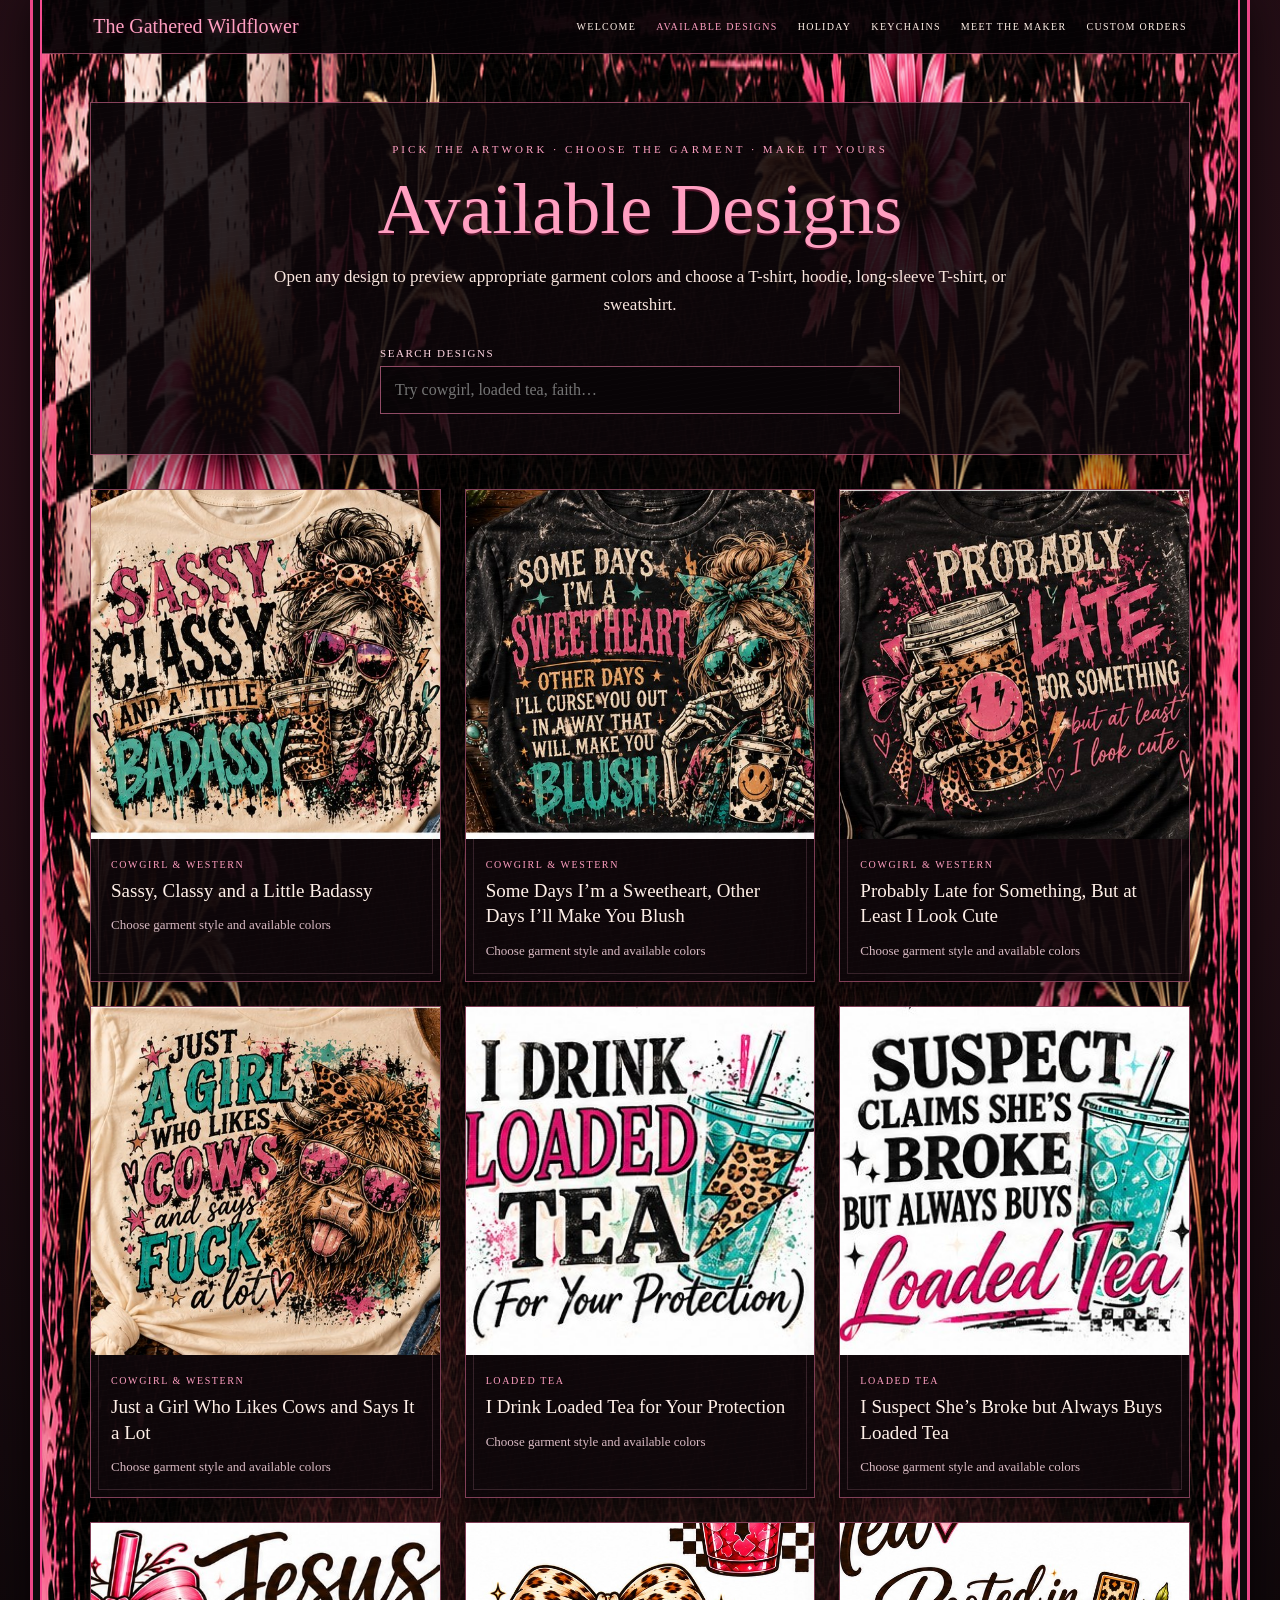
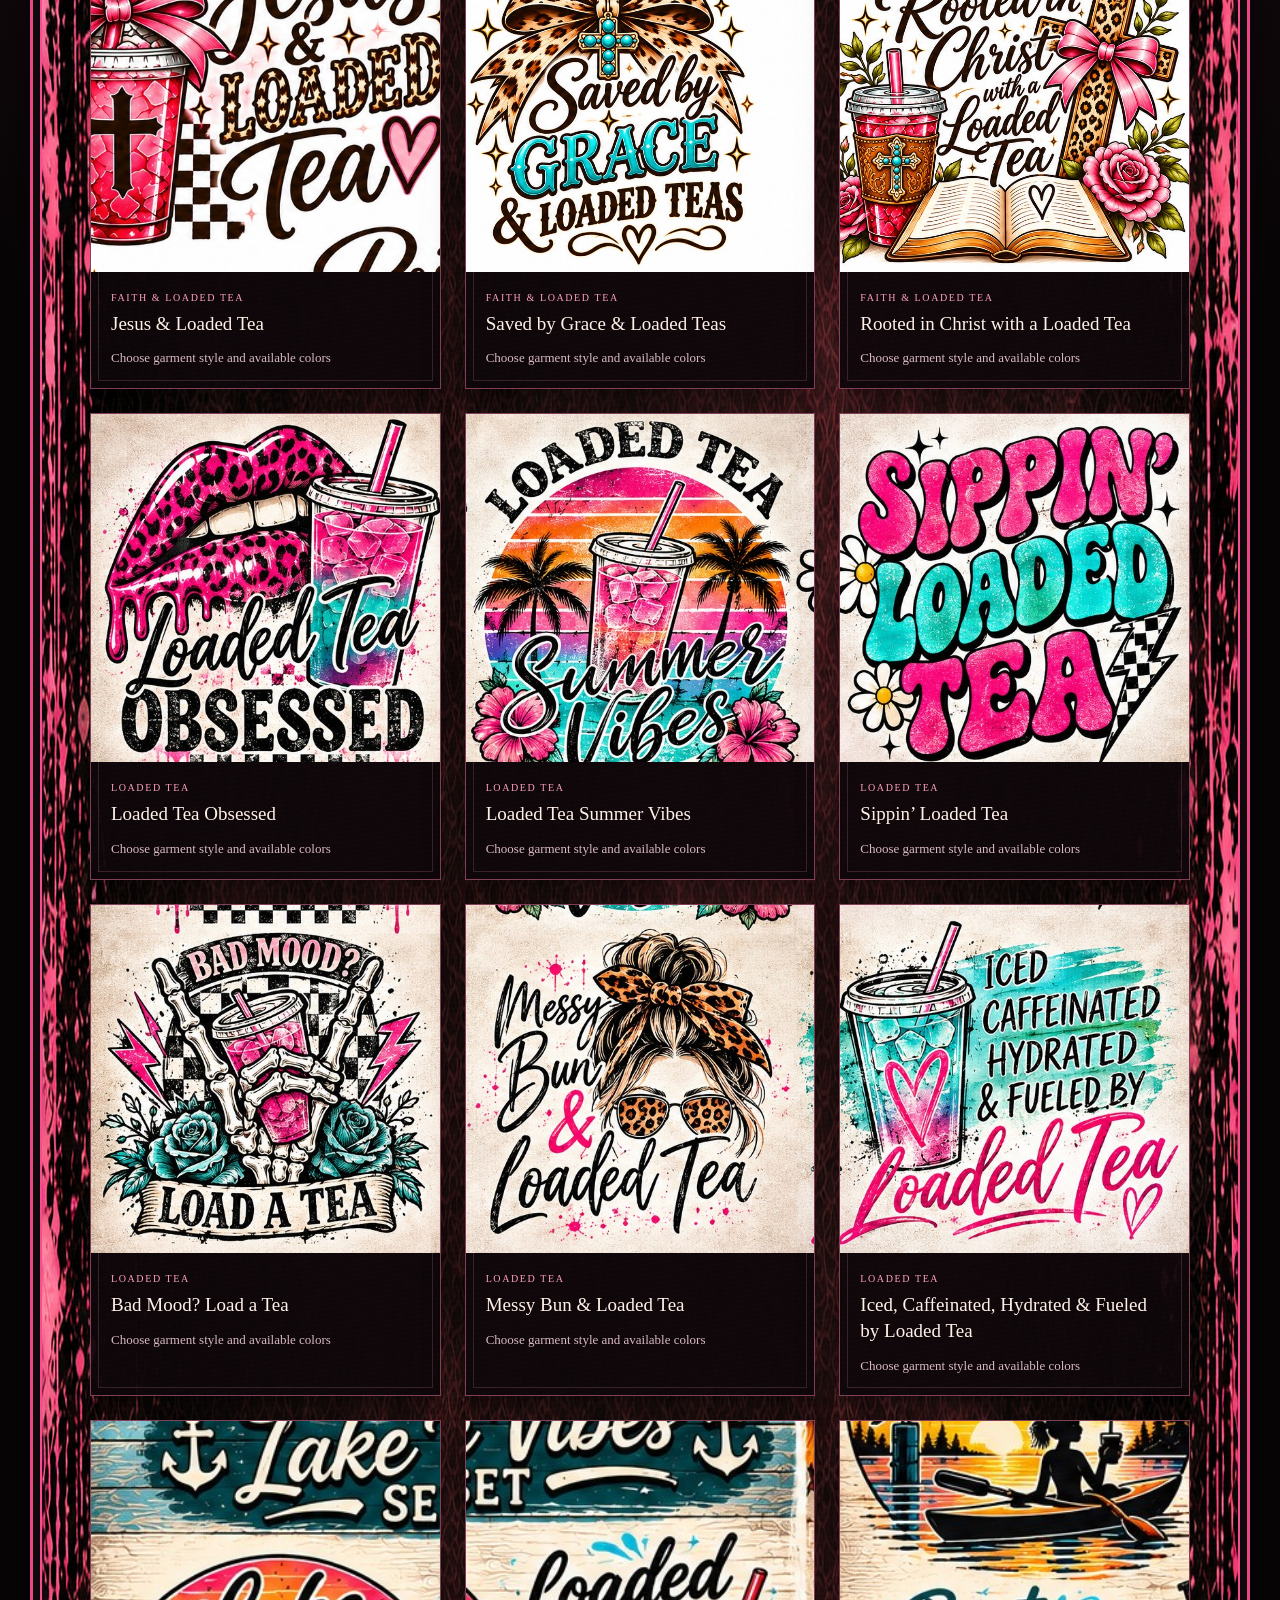
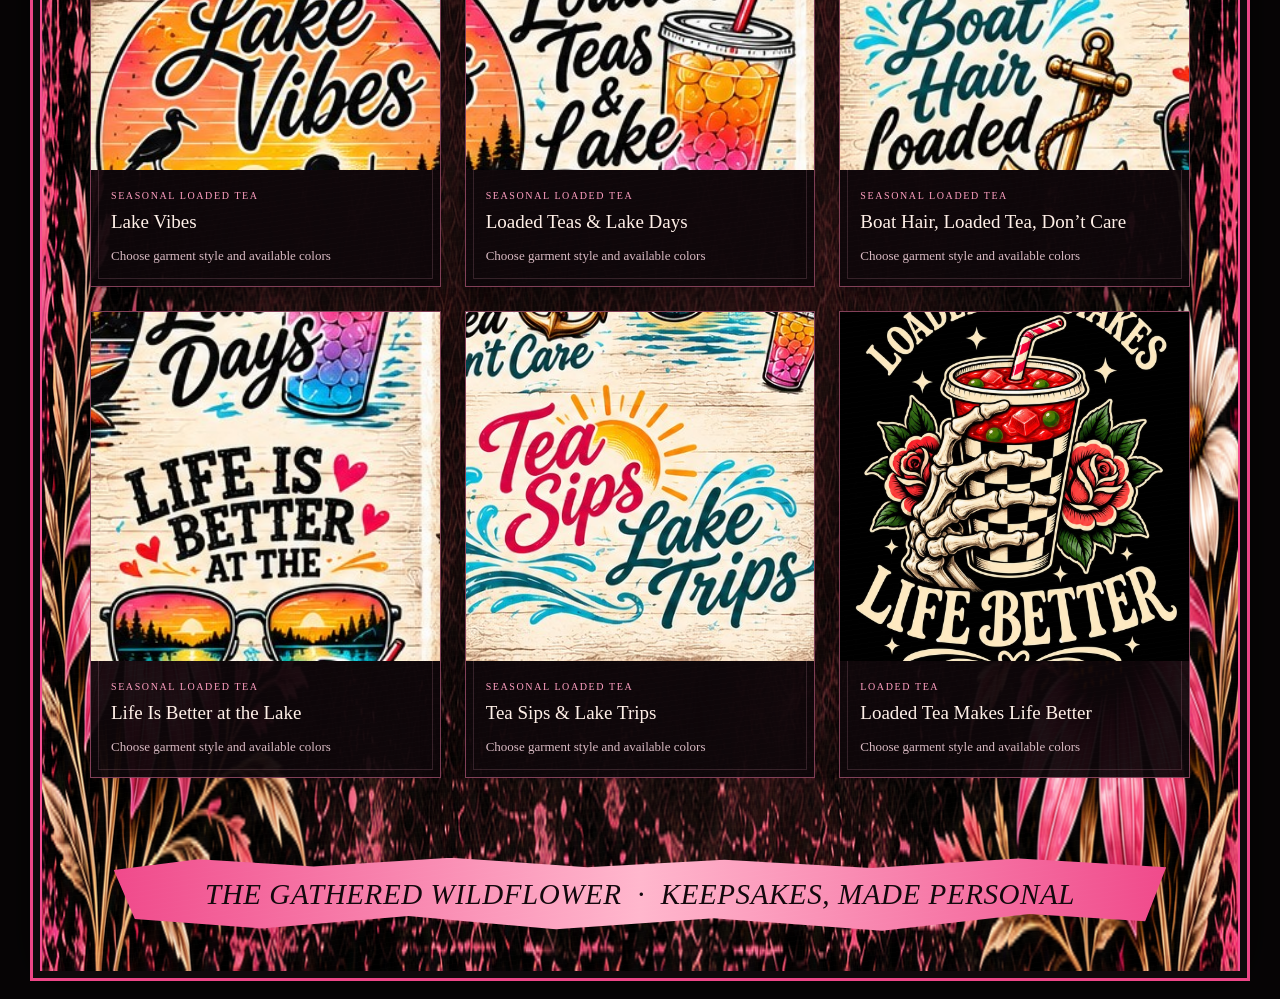
==== available-designs.html @ 9dfc762f "Add individual design catalog and keychain listings" ====
<!doctype html>
<html lang="en">
<head>
  <meta charset="utf-8"><meta name="viewport" content="width=device-width, initial-scale=1"><meta name="theme-color" content="#090608">
  <meta name="description" content="Browse available apparel designs from The Gathered Wildflower.">
  <title>Available Designs | The Gathered Wildflower</title>
  <link rel="stylesheet" href="styles.css?v=catalog-1">
</head>
<body><div class="page"><div class="frame">
  <header><a class="wordmark" href="index.html">The Gathered Wildflower</a><nav aria-label="Main navigation"><a href="index.html">Welcome</a><a href="available-designs.html" aria-current="page">Available Designs</a><a href="holiday.html">Holiday</a><a href="keychains.html">Keychains</a><a href="meet-the-maker.html">Meet the Maker</a><a href="custom-orders.html">Custom Orders</a></nav></header>
  <main class="catalog-page" data-catalog="available">
    <section class="catalog-intro"><p class="eyebrow">Pick the artwork · choose the garment · make it yours</p><h1>Available Designs</h1><p>Open any design to preview appropriate garment colors and choose a T-shirt, hoodie, long-sleeve T-shirt, or sweatshirt.</p><label class="catalog-search"><span>Search designs</span><input id="catalog-search" type="search" placeholder="Try cowgirl, loaded tea, faith…"></label></section>
    <div class="catalog-grid" id="design-grid" aria-live="polite"></div>
    <p class="catalog-empty" id="catalog-empty" hidden>No designs match that search yet.</p>
  </main>
  <footer>THE GATHERED WILDFLOWER &nbsp;·&nbsp; KEEPSAKES, MADE PERSONAL</footer>
</div></div><script src="site.js?v=catalog-1" defer></script></body></html>
---- styles.css ----
:root {
  --black:#090608;
  --panel:rgba(13,6,10,.88);
  --cream:#f8e4d6;
  --pink:#f64d91;
  --pink-light:#ff9fc1;
  --gold:#d6a16a;
  --line:rgba(255,126,174,.5);
}
* { box-sizing:border-box; }
html { scroll-behavior:smooth; background:var(--black); }
body { margin:0; color:var(--cream); background:radial-gradient(circle at 50% 10%,#3b1522,transparent 42%),#070506; font-family:Georgia,'Times New Roman',serif; }
a { color:inherit; }
.page { min-height:100vh; padding:0 18px 28px; }
.frame { position:relative; max-width:1200px; min-height:100vh; margin:0 auto; overflow:hidden; border-inline:2px solid var(--pink); background:#10080c url('flyer-background.png') center/100% 100% no-repeat; box-shadow:0 0 0 7px #10090c,0 0 0 10px #ed4687,0 0 44px #000; }
.frame:after { content:''; position:absolute; inset:0; z-index:20; pointer-events:none; opacity:.13; background:repeating-linear-gradient(172deg,rgba(255,255,255,.05) 0 1px,transparent 1px 5px); mix-blend-mode:screen; }
header { position:relative; z-index:10; display:flex; align-items:center; justify-content:space-between; gap:20px; padding:15px clamp(20px,4vw,56px); border-bottom:1px solid var(--line); background:rgba(6,3,5,.94); }
.wordmark { color:var(--pink-light); font-family:'Segoe Script','Brush Script MT',cursive; font-size:20px; text-decoration:none; text-shadow:0 0 10px rgba(246,77,145,.24); }
.header-tools { position:relative; display:flex; align-items:center; justify-content:flex-end; gap:20px; }
nav { display:flex; flex-wrap:wrap; align-items:center; justify-content:flex-end; gap:12px 20px; font-size:10px; letter-spacing:.13em; text-transform:uppercase; }
nav a { color:#fff0e7; text-decoration:none; }
nav a:hover,nav a[aria-current='page'] { color:var(--pink-light); }
.shop-menu { font-size:11px; letter-spacing:.16em; text-transform:uppercase; }
.shop-menu summary { list-style:none; cursor:pointer; color:#fff0e7; }
.shop-menu summary::-webkit-details-marker { display:none; }
.shop-menu summary:after { content:'⌄'; display:inline-block; margin-left:7px; color:var(--pink-light); transition:transform .18s ease; }
.shop-menu[open] summary:after { transform:rotate(180deg); }
.shop-dropdown { position:absolute; z-index:15; top:calc(100% + 17px); right:0; width:min(690px,calc(100vw - 40px)); padding:24px; border:1px solid rgba(255,118,168,.75); background:rgba(15,7,11,.98); box-shadow:0 14px 35px rgba(0,0,0,.7),inset 0 0 34px rgba(105,22,57,.2); }
.shop-dropdown:before { content:''; position:absolute; inset:7px; pointer-events:none; border:1px solid rgba(255,168,199,.18); }
.shop-groups { display:grid; grid-template-columns:repeat(2,minmax(0,1fr)); gap:22px 34px; }
.shop-group h2 { margin:0 0 8px; color:var(--pink-light); font-family:'Segoe Script','Brush Script MT',cursive; font-size:22px; font-weight:400; text-transform:none; letter-spacing:0; }
.shop-group ul { margin:0; padding:0; list-style:none; }
.shop-option { padding:4px 0; color:#f8e4da; font-size:14px; line-height:1.5; text-transform:none; letter-spacing:.03em; }
.no-results { margin:14px 0 0; color:#e9c4ce; font-size:14px; text-transform:none; letter-spacing:0; }
.search-box { display:flex; align-items:center; gap:8px; width:220px; padding:0 12px; border:1px solid rgba(255,125,173,.55); background:rgba(16,8,12,.78); color:var(--pink-light); }
.search-box span { font-size:18px; }
.search-box input { width:100%; min-width:0; padding:10px 0; border:0; outline:0; background:transparent; color:#fff0e8; font:14px Georgia,'Times New Roman',serif; }
.search-box input::placeholder { color:#d9b6c0; opacity:1; }
main { position:relative; z-index:2; overflow:hidden; }
.hero { text-align:center; padding:0 0 72px; }
.logo { display:block; width:100%; height:auto; margin:0; border-bottom:2px solid rgba(246,77,145,.45); }
.hero-copy { width:min(860px,calc(100% - 72px)); margin:34px auto 0; padding:36px clamp(20px,5vw,60px); border:1px solid rgba(255,126,174,.46); background:var(--panel); box-shadow:0 15px 38px rgba(0,0,0,.52),inset 0 0 46px rgba(108,23,58,.16); }
.eyebrow { margin:0 0 18px; color:var(--pink-light); text-transform:uppercase; letter-spacing:.28em; font-size:11px; }
.intro { max-width:680px; margin:0 auto; color:#fff0e8; font-size:clamp(17px,2vw,22px); line-height:1.7; text-shadow:0 2px 3px #000; }
.divider { display:flex; align-items:center; justify-content:center; gap:17px; margin:27px auto 0; color:var(--pink-light); font-size:20px; }
.divider:before,.divider:after { content:''; width:min(120px,18vw); height:1px; background:linear-gradient(90deg,transparent,var(--pink),var(--gold)); }
.divider:after { transform:scaleX(-1); }
.notice { position:relative; display:inline-block; margin-top:23px; padding:18px clamp(28px,7vw,74px); color:#12080d; background:linear-gradient(90deg,#f04a8b,#ffb8cf,#f04a8b); clip-path:polygon(0 18%,7% 5%,18% 14%,31% 0,45% 12%,59% 3%,73% 14%,87% 2%,100% 15%,97% 86%,87% 77%,73% 99%,59% 82%,43% 100%,29% 79%,15% 97%,2% 83%); font:italic clamp(20px,2.6vw,32px) 'Segoe Script','Brush Script MT',cursive; letter-spacing:.02em; text-transform:none; filter:drop-shadow(0 8px 9px rgba(0,0,0,.52)); }
.story { width:min(920px,calc(100% - 76px)); margin:54px auto 85px; padding:48px clamp(24px,6vw,76px) 56px; border:1px solid rgba(255,126,174,.48); background:var(--panel); box-shadow:0 18px 44px rgba(0,0,0,.56),inset 0 0 50px rgba(112,25,61,.16); }
.story .eyebrow,.story h1 { text-align:center; }
.story h1 { margin:0 0 30px; color:var(--pink-light); font:400 clamp(38px,5vw,62px)/1 'Segoe Script','Brush Script MT',cursive; text-shadow:0 2px 0 #501329; }
.maker-intro { display:grid; grid-template-columns:250px minmax(0,1fr); align-items:center; gap:40px; max-width:760px; margin:0 auto 34px; }
.maker-photo { display:block; width:100%; aspect-ratio:3/4; object-fit:cover; object-position:center 28%; border:3px solid #f05a93; outline:1px solid #f7d6ca; outline-offset:6px; box-shadow:12px 12px 0 rgba(100,20,52,.5),0 16px 28px rgba(0,0,0,.5); }
.maker-lead { margin:0; color:#fff0e8; font-size:22px; line-height:1.7; }
.story-copy { max-width:760px; margin:0 auto; }
.story-copy p { margin:0 0 20px; color:#f7e5dc; font-size:17px; line-height:1.82; }
.story-copy p:last-child { margin-bottom:0; }
.signature { color:var(--pink-light)!important; font:italic 21px/1.7 'Segoe Script','Brush Script MT',cursive; }
.order-page { width:min(980px,calc(100% - 76px)); margin:54px auto 85px; }
.order-intro,.order-form-panel,.thank-you-panel { position:relative; border:1px solid rgba(255,126,174,.5); background:var(--panel); box-shadow:0 18px 44px rgba(0,0,0,.56),inset 0 0 50px rgba(112,25,61,.16); }
.order-intro { margin-bottom:28px; padding:46px clamp(24px,6vw,70px); text-align:center; }
.order-intro:before,.order-form-panel:before,.thank-you-panel:before { content:''; position:absolute; inset:8px; pointer-events:none; border:1px solid rgba(255,167,199,.12); }
.order-intro h1,.thank-you-panel h1 { margin:0 0 22px; color:var(--pink-light); font:400 clamp(42px,6vw,70px)/1 'Segoe Script','Brush Script MT',cursive; text-shadow:0 2px 0 #501329; }
.order-intro .intro { max-width:790px; }
.order-note { max-width:760px; margin:22px auto 0; color:#f7d8dd; font-size:16px; line-height:1.7; }
.product-cloud { display:flex; flex-wrap:wrap; justify-content:center; gap:9px; max-width:820px; margin:28px auto 0; }
.product-cloud span { padding:7px 12px; border:1px solid rgba(255,133,178,.42); background:rgba(53,13,30,.68); color:#ffe9e1; font-size:13px; line-height:1.25; }
.order-form-panel { padding:46px clamp(24px,6vw,70px) 54px; }
.form-heading { position:relative; margin:0 0 28px; text-align:center; }
.form-heading h2 { margin:0 0 10px; color:var(--pink-light); font:400 clamp(30px,4vw,45px)/1.2 'Segoe Script','Brush Script MT',cursive; }
.form-heading p { margin:0; color:#f1ced4; font-size:15px; line-height:1.6; }
.order-form { position:relative; display:grid; grid-template-columns:repeat(2,minmax(0,1fr)); gap:22px; }
.form-field { display:flex; flex-direction:column; gap:8px; }
.form-field.full { grid-column:1/-1; }
.form-field label,.field-label { color:#ffd8e3; font-size:12px; font-weight:700; letter-spacing:.14em; text-transform:uppercase; }
.required { color:var(--pink-light); }
.form-field input,.form-field textarea { width:100%; border:1px solid rgba(255,133,178,.55); border-radius:0; background:rgba(8,4,6,.82); color:#fff3ea; font:16px/1.5 Georgia,'Times New Roman',serif; box-shadow:inset 0 0 20px rgba(105,22,57,.13); }
.form-field input { min-height:48px; padding:11px 13px; }
.form-field textarea { min-height:230px; padding:14px; resize:vertical; }
.form-field input::placeholder,.form-field textarea::placeholder { color:#cfaeb7; opacity:1; }
.form-help { margin:0; color:#d9bac2; font-size:13px; line-height:1.55; }
.upload-box { padding:24px; border:1px dashed rgba(255,146,187,.75); background:rgba(35,9,20,.56); text-align:center; }
.upload-box input[type='file'] { min-height:0; padding:12px; cursor:pointer; }
.selected-files { margin:10px 0 0; color:#f5d6df; font-size:14px; }
.privacy-note { grid-column:1/-1; margin:0; padding:15px 17px; border-left:3px solid var(--pink); background:rgba(64,15,35,.48); color:#ead0d6; font-size:13px; line-height:1.65; }
.form-actions { grid-column:1/-1; text-align:center; }
.submit-order { min-width:240px; padding:15px 28px; border:1px solid #ffd2df; background:linear-gradient(90deg,#ec3f82,#ff9fbe,#ec3f82); color:#17090f; cursor:pointer; font:italic 22px 'Segoe Script','Brush Script MT',cursive; box-shadow:0 10px 25px rgba(0,0,0,.4); }
.submit-order:hover { filter:brightness(1.08); transform:translateY(-1px); }
.form-fine-print { margin:12px 0 0; color:#cdaeb7; font-size:12px; }
.thank-you-wrap { width:min(820px,calc(100% - 76px)); margin:80px auto 100px; }
.thank-you-panel { padding:70px clamp(24px,7vw,80px); text-align:center; }
.thank-you-panel p { max-width:630px; margin:0 auto 28px; color:#fff0e8; font-size:18px; line-height:1.75; }
.return-link { display:inline-block; padding:13px 24px; border:1px solid var(--pink-light); color:#ffd7e4; text-decoration:none; text-transform:uppercase; letter-spacing:.13em; font-size:12px; }
footer { position:relative; z-index:2; width:88%; margin:0 auto 40px; padding:20px 22px; text-align:center; color:#13080d; background:linear-gradient(90deg,#f04a8b,#ffb7cd,#f04a8b); clip-path:polygon(0 17%,8% 2%,19% 12%,32% 0,45% 13%,58% 3%,72% 14%,86% 1%,100% 13%,98% 87%,87% 77%,73% 100%,57% 83%,42% 98%,28% 80%,14% 97%,2% 84%); font:italic clamp(18px,2.8vw,29px) 'Segoe Script','Brush Script MT',cursive; letter-spacing:.02em; }
.sr-only { position:absolute!important; width:1px!important; height:1px!important; padding:0!important; margin:-1px!important; overflow:hidden!important; clip:rect(0,0,0,0)!important; white-space:nowrap!important; border:0!important; }
.home-actions { display:flex; flex-wrap:wrap; justify-content:center; gap:13px; margin-top:30px; }
.primary-action,.secondary-action,.order-design,.keychain-order { display:inline-flex; align-items:center; justify-content:center; min-height:46px; padding:12px 20px; border:1px solid var(--pink-light); text-decoration:none; text-transform:uppercase; letter-spacing:.1em; font-size:11px; font-weight:700; }
.primary-action,.order-design,.keychain-order { background:linear-gradient(90deg,#e93e80,#ff9dbd,#e93e80); color:#18090f; }
.secondary-action { background:rgba(11,5,8,.75); color:#ffe7ef; }
.home-choices { display:grid; grid-template-columns:repeat(3,minmax(0,1fr)); gap:22px; width:min(1050px,calc(100% - 72px)); margin:0 auto 80px; }
.choice-card { position:relative; min-height:230px; padding:38px 24px; overflow:hidden; border:1px solid rgba(255,126,174,.55); background:linear-gradient(145deg,rgba(16,7,11,.95),rgba(74,17,43,.82)); box-shadow:0 15px 30px rgba(0,0,0,.48),inset 0 0 38px rgba(236,63,130,.09); text-align:center; text-decoration:none; }
.choice-card:before,.catalog-card:before,.product-detail:before { content:''; position:absolute; inset:7px; pointer-events:none; border:1px solid rgba(255,174,203,.16); }
.choice-card span { display:block; min-height:36px; color:#e7c5ce; font-size:12px; letter-spacing:.08em; text-transform:uppercase; }
.choice-card strong { display:block; margin:24px 0 17px; color:var(--pink-light); font:400 clamp(30px,3.6vw,44px)/1 'Segoe Script','Brush Script MT',cursive; }
.choice-card small { color:#fff0e8; font-size:15px; }
.choice-card:hover,.catalog-card:hover { transform:translateY(-3px); border-color:var(--pink-light); }
.catalog-page { position:relative; z-index:2; width:min(1100px,calc(100% - 56px)); margin:48px auto 80px; }
.catalog-intro { margin-bottom:34px; padding:40px clamp(20px,5vw,58px); border:1px solid rgba(255,126,174,.5); background:var(--panel); box-shadow:0 16px 40px rgba(0,0,0,.5); text-align:center; }
.catalog-intro h1 { margin:0 0 18px; color:var(--pink-light); font:400 clamp(42px,6vw,72px)/1 'Segoe Script','Brush Script MT',cursive; text-shadow:0 2px 0 #501329; }
.catalog-intro>p:last-of-type { max-width:760px; margin:0 auto; color:#fae7df; font-size:17px; line-height:1.65; }
.catalog-search { display:block; width:min(520px,100%); margin:28px auto 0; text-align:left; }
.catalog-search span { display:block; margin:0 0 7px; color:#ffd7e3; font-size:11px; letter-spacing:.14em; text-transform:uppercase; }
.catalog-search input { width:100%; min-height:48px; padding:11px 14px; border:1px solid rgba(255,133,178,.55); background:rgba(7,4,6,.86); color:#fff3ea; font:16px Georgia,'Times New Roman',serif; }
.catalog-grid { display:grid; grid-template-columns:repeat(3,minmax(0,1fr)); gap:24px; }
.catalog-card { position:relative; display:flex; flex-direction:column; min-width:0; overflow:hidden; border:1px solid rgba(255,126,174,.48); background:rgba(14,7,10,.94); box-shadow:0 13px 30px rgba(0,0,0,.52); transition:transform .18s ease,border-color .18s ease; }
.catalog-card-image { position:relative; aspect-ratio:1/1; overflow:hidden; background:#170d12; }
.catalog-card-image img { width:100%; height:100%; object-fit:cover; display:block; }
.catalog-card-body { display:flex; flex:1; flex-direction:column; padding:20px; }
.catalog-card-category { margin:0 0 8px; color:var(--pink-light); font-size:10px; letter-spacing:.16em; text-transform:uppercase; }
.catalog-card h2 { margin:0; color:#fff0e8; font-size:19px; line-height:1.35; font-weight:400; }
.catalog-card-meta { margin:12px 0 0; color:#d9bac3; font-size:13px; line-height:1.5; }
.catalog-card-link { position:absolute; inset:0; z-index:2; }
.catalog-card-link:focus-visible { outline:3px solid #fff; outline-offset:-6px; }
.catalog-empty { padding:30px; text-align:center; color:#f7dbe2; }
.keychain-grid .catalog-card-image { aspect-ratio:3/4; }
.keychain-grid .catalog-card-image img { object-fit:cover; }
.keychain-price { margin-top:auto; padding-top:18px; color:#fff; font-size:16px; line-height:1.6; }
.keychain-price strong { color:var(--pink-light); font-size:21px; }
.keychain-order { position:relative; z-index:3; margin-top:15px; }
.product-page { position:relative; z-index:2; width:min(1060px,calc(100% - 56px)); margin:48px auto 80px; }
.back-link { display:inline-block; margin:0 0 22px; color:#ffd4e1; text-decoration:none; text-transform:uppercase; letter-spacing:.12em; font-size:11px; }
.product-detail { position:relative; display:grid; grid-template-columns:minmax(320px,1.05fr) minmax(300px,.95fr); gap:44px; padding:44px; border:1px solid rgba(255,126,174,.52); background:var(--panel); box-shadow:0 18px 44px rgba(0,0,0,.58); }
.product-gallery { position:relative; z-index:1; }
.original-design { width:100%; aspect-ratio:1/1; object-fit:cover; display:block; border:1px solid rgba(255,155,190,.45); background:#140a0e; }
.preview-label { margin:22px 0 9px; color:#ffd5e1; font-size:11px; letter-spacing:.14em; text-transform:uppercase; }
.garment-preview { --garment-color:#d4bea1; position:relative; width:100%; aspect-ratio:1/1; overflow:hidden; border:1px solid rgba(255,155,190,.45); background:radial-gradient(circle at 50% 38%,#442035,#150a0f 72%); }
.garment-preview:before { content:''; position:absolute; inset:8% 7% 5%; background:var(--garment-color); clip-path:polygon(31% 0,42% 7%,58% 7%,69% 0,94% 15%,82% 38%,72% 32%,75% 100%,25% 100%,28% 32%,18% 38%,6% 15%); filter:drop-shadow(0 14px 11px rgba(0,0,0,.42)); transition:background-color .2s ease; }
.garment-preview:after { content:''; position:absolute; inset:8% 7% 5%; opacity:.16; background:repeating-radial-gradient(ellipse at 40% 30%,transparent 0 3px,#000 4px 5px,transparent 6px 10px); clip-path:polygon(31% 0,42% 7%,58% 7%,69% 0,94% 15%,82% 38%,72% 32%,75% 100%,25% 100%,28% 32%,18% 38%,6% 15%); mix-blend-mode:multiply; }
.garment-art { position:absolute; z-index:2; left:32%; top:25%; width:36%; height:45%; object-fit:cover; object-position:center; border-radius:4px; box-shadow:0 1px 5px rgba(0,0,0,.32); }
.product-info { position:relative; z-index:1; }
.product-info .eyebrow { margin-bottom:12px; }
.product-info h1 { margin:0 0 16px; color:#fff0e8; font-size:clamp(30px,4vw,48px); line-height:1.12; font-weight:400; }
.product-description { margin:0 0 28px; color:#e7cdd4; font-size:15px; line-height:1.7; }
.product-field { margin:0 0 24px; }
.product-field label,.product-field legend { display:block; margin:0 0 9px; color:#ffd7e3; font-size:11px; font-weight:700; letter-spacing:.14em; text-transform:uppercase; }
.product-field select { width:100%; min-height:48px; padding:11px 13px; border:1px solid rgba(255,133,178,.55); background:#0c0709; color:#fff0e8; font:15px Georgia,'Times New Roman',serif; }
.color-fieldset { padding:0; border:0; }
.color-swatches { display:flex; flex-wrap:wrap; gap:11px; }
.color-swatch { width:42px; height:42px; padding:0; border:3px solid #14090d; outline:1px solid rgba(255,255,255,.38); border-radius:50%; cursor:pointer; box-shadow:0 3px 10px rgba(0,0,0,.35); }
.color-swatch[aria-pressed='true'] { outline:3px solid var(--pink-light); outline-offset:2px; }
.selected-color { margin:12px 0 0; color:#f4dce3; font-size:14px; }
.product-note { margin:18px 0; padding:14px 16px; border-left:3px solid var(--pink); background:rgba(68,15,37,.5); color:#e9ced6; font-size:13px; line-height:1.6; }
.order-design { width:100%; }
.missing-design { padding:70px 30px; text-align:center; }
:focus-visible { outline:3px solid #ffb0cc; outline-offset:4px; }
@media(max-width:920px) {
  header { flex-wrap:wrap; }
  header nav { flex:1 1 100%; justify-content:center; }
  .catalog-grid { grid-template-columns:repeat(2,minmax(0,1fr)); }
  .product-detail { grid-template-columns:1fr; }
  .home-choices { grid-template-columns:1fr; }
}
@media(max-width:680px) {
  .page { padding:0 7px 16px; }
  .frame { border-inline-width:1px; box-shadow:0 0 0 3px #10090c,0 0 0 5px #ed4687; background-size:100% 100%; }
  header { padding:12px 14px 14px; flex-direction:column; gap:11px; }
  .wordmark { font-size:18px; }
  .header-tools { width:100%; flex-wrap:wrap; gap:13px; }
  nav { gap:10px 14px; font-size:9px; }
  .shop-menu { font-size:10px; }
  .search-box { flex:1 1 190px; width:auto; }
  .shop-dropdown { left:50%; right:auto; transform:translateX(-50%); padding:20px 18px; }
  .shop-groups { gap:18px; }
  .shop-group h2 { font-size:20px; }
  .shop-option { font-size:13px; }
  .logo { min-height:171px; object-fit:cover; object-position:center; }
  .hero { padding-bottom:48px; }
  .hero-copy { width:calc(100% - 28px); margin-top:19px; padding:28px 16px; }
  .intro { font-size:16px; }
  .notice { padding:15px 26px; font-size:21px; }
  .story { width:calc(100% - 28px); margin:36px auto 48px; padding:38px 19px 42px; }
  .story h1 { font-size:43px; }
  .maker-intro { grid-template-columns:1fr; gap:26px; }
  .maker-photo { width:min(235px,72%); margin:0 auto; }
  .maker-lead { text-align:center; font-size:19px; }
  .story-copy p { font-size:16px; line-height:1.75; }
  .order-page { width:calc(100% - 28px); margin:36px auto 48px; }
  .order-intro,.order-form-panel { padding:36px 18px 40px; }
  .order-intro h1 { font-size:45px; }
  .order-form { grid-template-columns:1fr; gap:18px; }
  .form-field.full,.privacy-note,.form-actions { grid-column:auto; }
  .upload-box { padding:18px 12px; }
  .thank-you-wrap { width:calc(100% - 28px); margin:48px auto 65px; }
  .thank-you-panel { padding:52px 20px; }
  footer { width:94%; padding-block:24px; font-size:16px; line-height:1.35; }
  .home-actions { flex-direction:column; }
  .home-choices,.catalog-page,.product-page { width:calc(100% - 28px); }
  .home-choices { margin-bottom:48px; }
  .catalog-intro { padding:34px 17px; }
  .catalog-grid { grid-template-columns:1fr; gap:20px; }
  .product-detail { padding:24px 17px; gap:30px; }
  .garment-art { left:29%; width:42%; }
}
@media(prefers-reduced-motion:reduce) { html { scroll-behavior:auto; } }
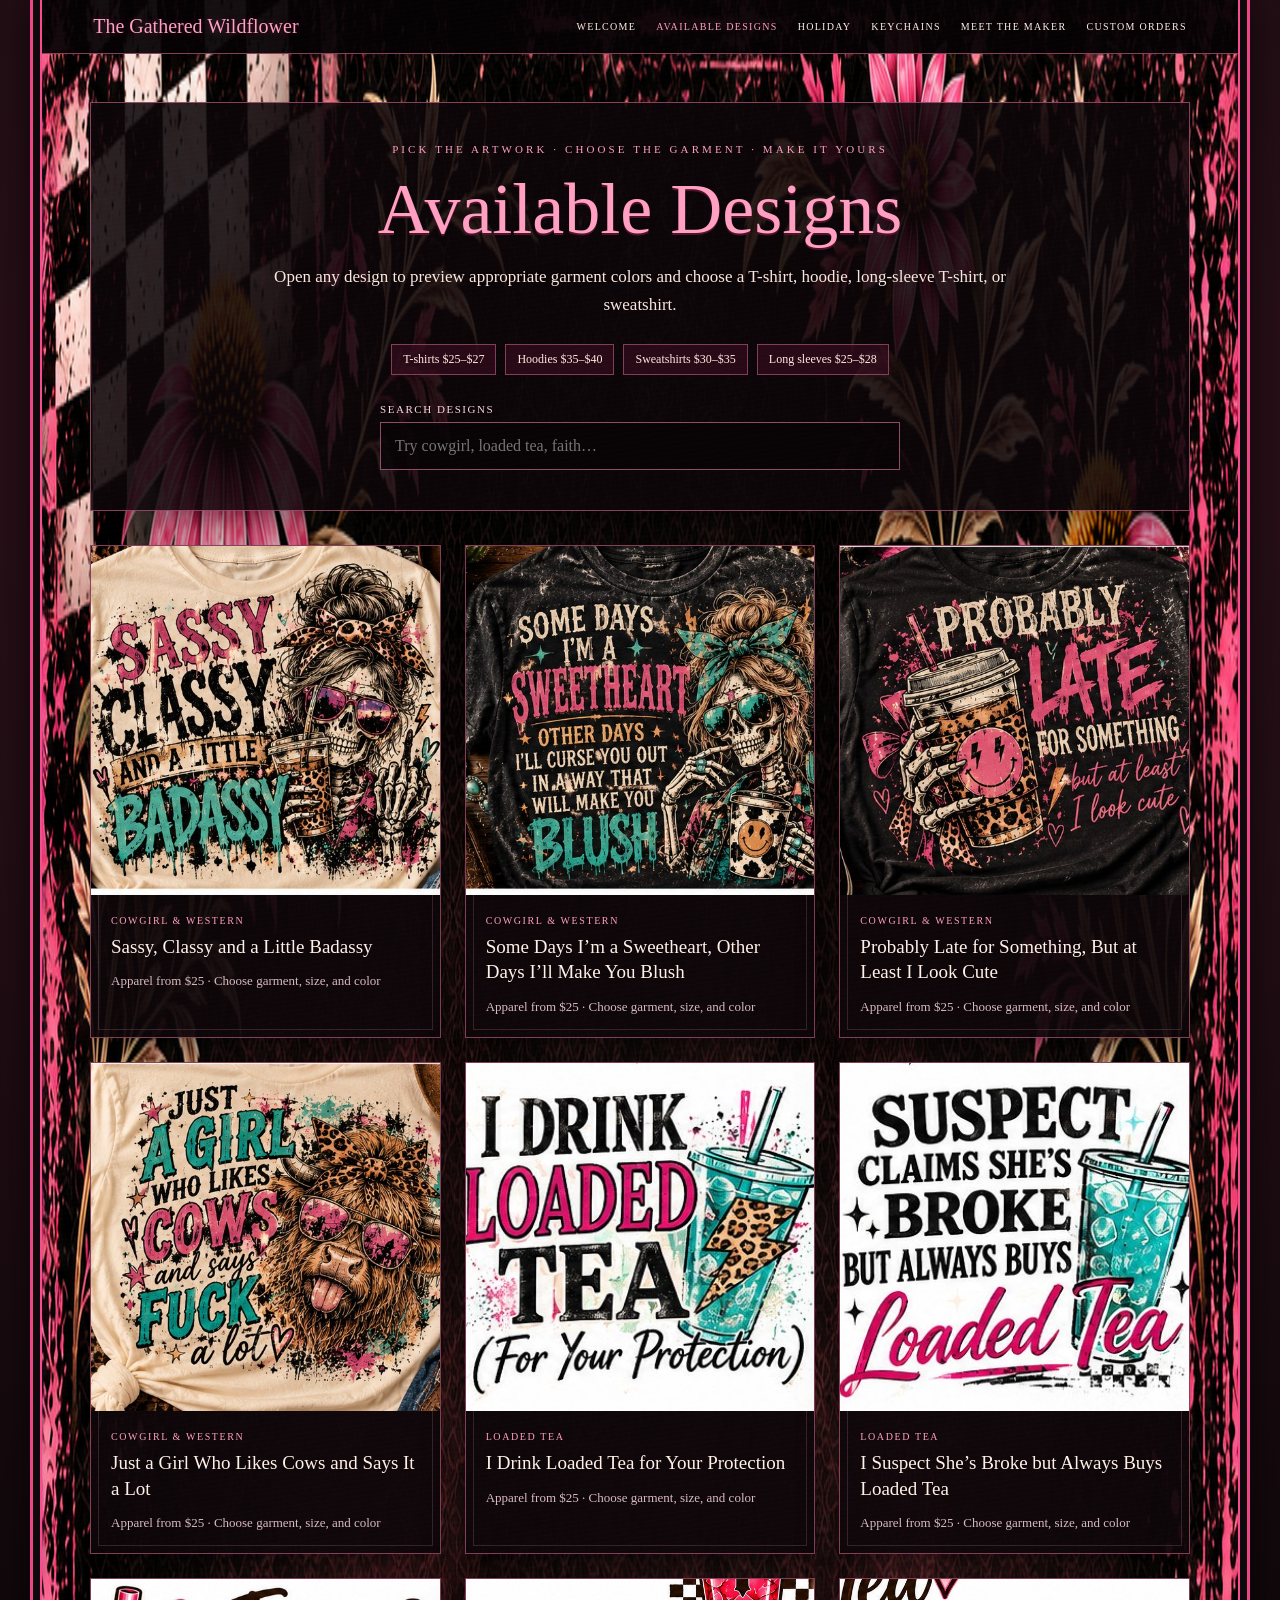
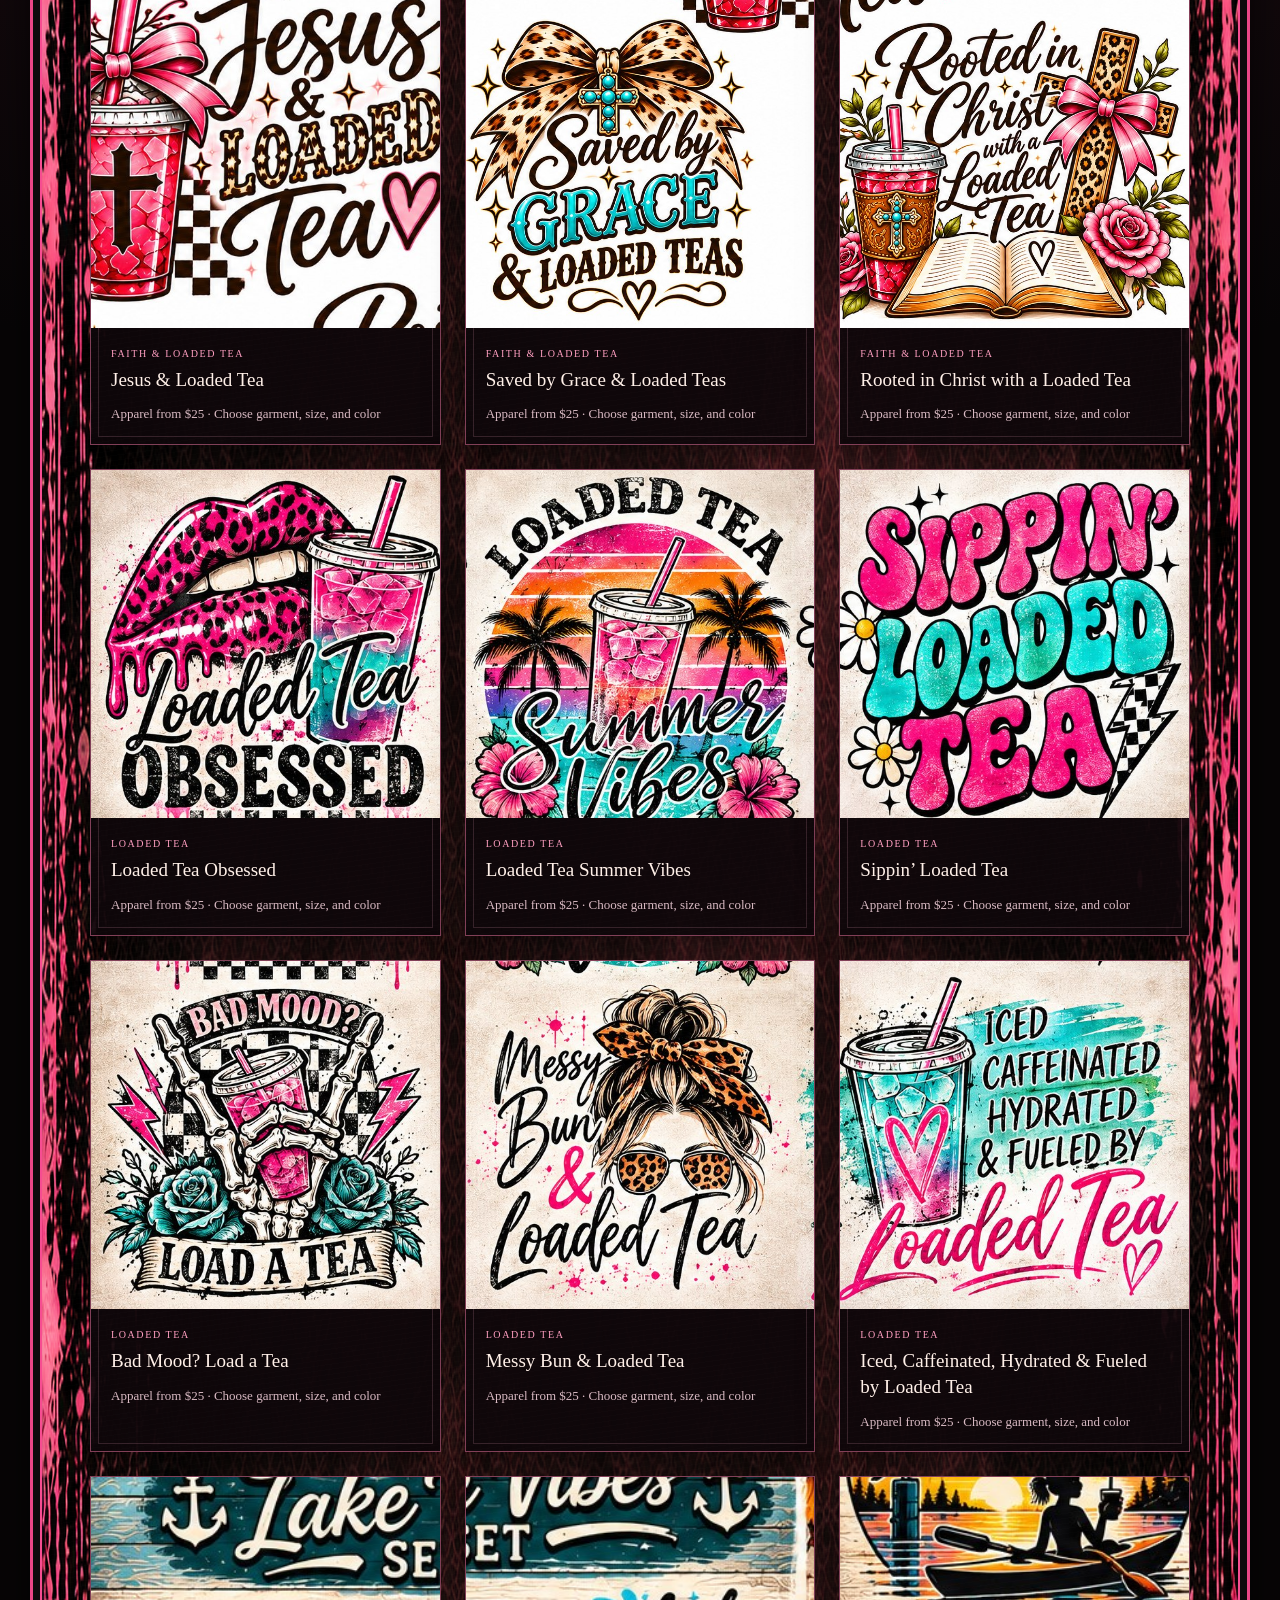
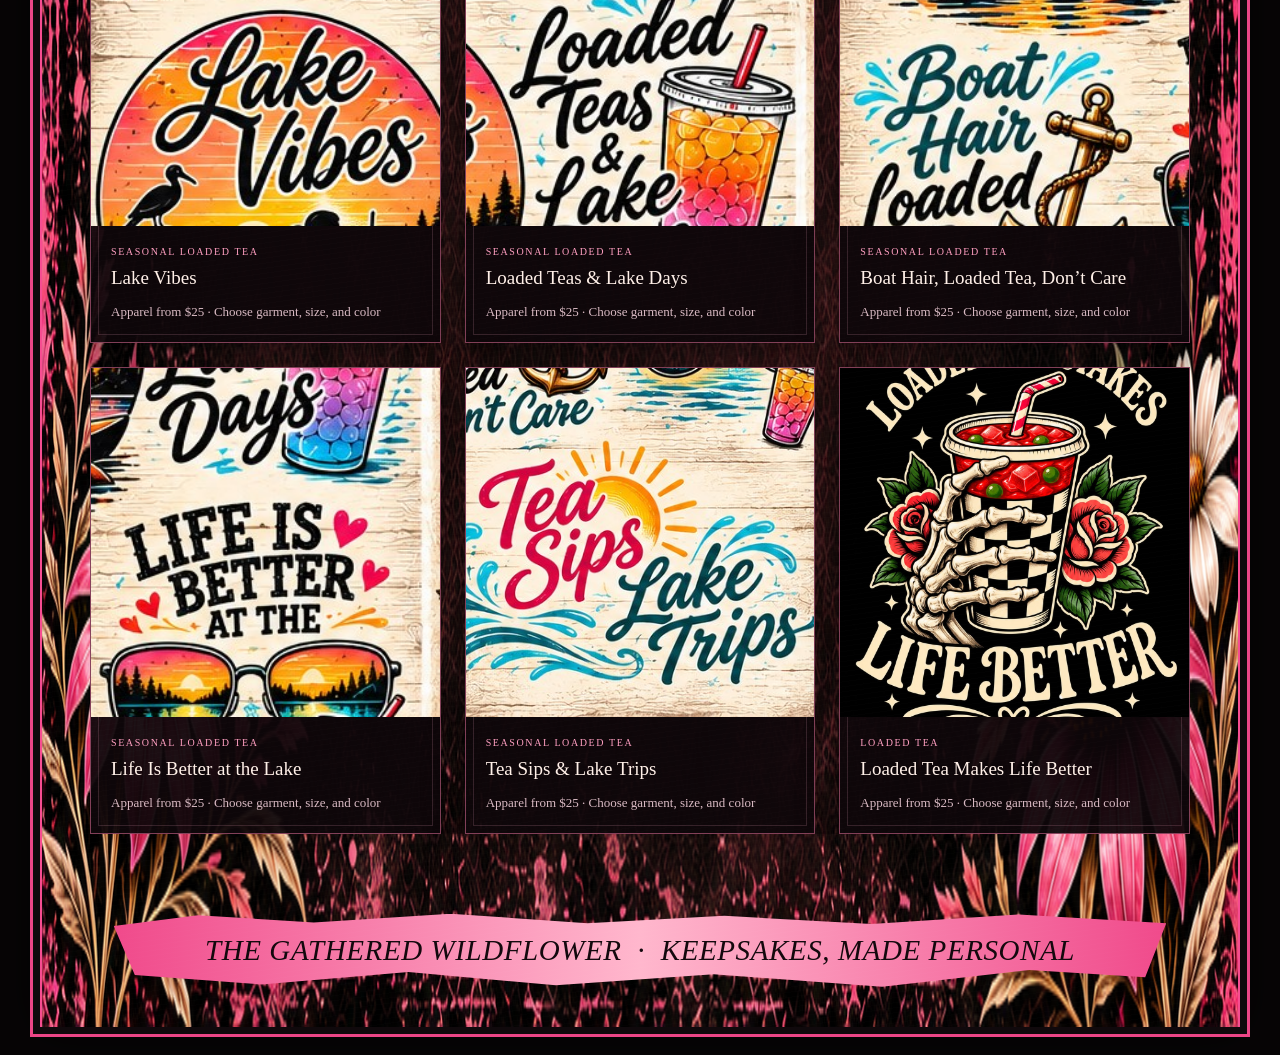
==== commit 46d2b616: "Add apparel size pricing" ====
--- a/available-designs.html
+++ b/available-designs.html
@@ -9,7 +9,7 @@
 <body><div class="page"><div class="frame">
   <header><a class="wordmark" href="index.html">The Gathered Wildflower</a><nav aria-label="Main navigation"><a href="index.html">Welcome</a><a href="available-designs.html" aria-current="page">Available Designs</a><a href="holiday.html">Holiday</a><a href="keychains.html">Keychains</a><a href="meet-the-maker.html">Meet the Maker</a><a href="custom-orders.html">Custom Orders</a></nav></header>
   <main class="catalog-page" data-catalog="available">
-    <section class="catalog-intro"><p class="eyebrow">Pick the artwork · choose the garment · make it yours</p><h1>Available Designs</h1><p>Open any design to preview appropriate garment colors and choose a T-shirt, hoodie, long-sleeve T-shirt, or sweatshirt.</p><label class="catalog-search"><span>Search designs</span><input id="catalog-search" type="search" placeholder="Try cowgirl, loaded tea, faith…"></label></section>
+    <section class="catalog-intro"><p class="eyebrow">Pick the artwork · choose the garment · make it yours</p><h1>Available Designs</h1><p>Open any design to preview appropriate garment colors and choose a T-shirt, hoodie, long-sleeve T-shirt, or sweatshirt.</p><div class="pricing-strip"><span>T-shirts $25–$27</span><span>Hoodies $35–$40</span><span>Sweatshirts $30–$35</span><span>Long sleeves $25–$28</span></div><label class="catalog-search"><span>Search designs</span><input id="catalog-search" type="search" placeholder="Try cowgirl, loaded tea, faith…"></label></section>
     <div class="catalog-grid" id="design-grid" aria-live="polite"></div>
     <p class="catalog-empty" id="catalog-empty" hidden>No designs match that search yet.</p>
   </main>
--- a/styles.css
+++ b/styles.css
@@ -109,6 +109,8 @@
 .catalog-intro h1 { margin:0 0 18px; color:var(--pink-light); font:400 clamp(42px,6vw,72px)/1 'Segoe Script','Brush Script MT',cursive; text-shadow:0 2px 0 #501329; }
 .catalog-intro>p:last-of-type { max-width:760px; margin:0 auto; color:#fae7df; font-size:17px; line-height:1.65; }
 .catalog-search { display:block; width:min(520px,100%); margin:28px auto 0; text-align:left; }
+.pricing-strip { display:flex; flex-wrap:wrap; justify-content:center; gap:9px; margin:25px auto 0; }
+.pricing-strip span { padding:7px 11px; border:1px solid rgba(255,133,178,.42); background:rgba(53,13,30,.68); color:#ffe9e1; font-size:12px; }
 .catalog-search span { display:block; margin:0 0 7px; color:#ffd7e3; font-size:11px; letter-spacing:.14em; text-transform:uppercase; }
 .catalog-search input { width:100%; min-height:48px; padding:11px 14px; border:1px solid rgba(255,133,178,.55); background:rgba(7,4,6,.86); color:#fff3ea; font:16px Georgia,'Times New Roman',serif; }
 .catalog-grid { display:grid; grid-template-columns:repeat(3,minmax(0,1fr)); gap:24px; }
@@ -149,6 +151,10 @@
 .color-swatch { width:42px; height:42px; padding:0; border:3px solid #14090d; outline:1px solid rgba(255,255,255,.38); border-radius:50%; cursor:pointer; box-shadow:0 3px 10px rgba(0,0,0,.35); }
 .color-swatch[aria-pressed='true'] { outline:3px solid var(--pink-light); outline-offset:2px; }
 .selected-color { margin:12px 0 0; color:#f4dce3; font-size:14px; }
+.product-price { display:flex; flex-wrap:wrap; align-items:baseline; gap:8px 14px; margin:4px 0 22px; padding:17px 18px; border:1px solid rgba(255,133,178,.5); background:rgba(48,11,28,.72); }
+.product-price span { flex:1 1 100%; color:#ffd7e3; font-size:11px; font-weight:700; letter-spacing:.14em; text-transform:uppercase; }
+.product-price strong { color:var(--pink-light); font-size:34px; line-height:1; }
+.product-price small { color:#f2dce2; font-size:14px; }
 .product-note { margin:18px 0; padding:14px 16px; border-left:3px solid var(--pink); background:rgba(68,15,37,.5); color:#e9ced6; font-size:13px; line-height:1.6; }
 .order-design { width:100%; }
 .missing-design { padding:70px 30px; text-align:center; }
